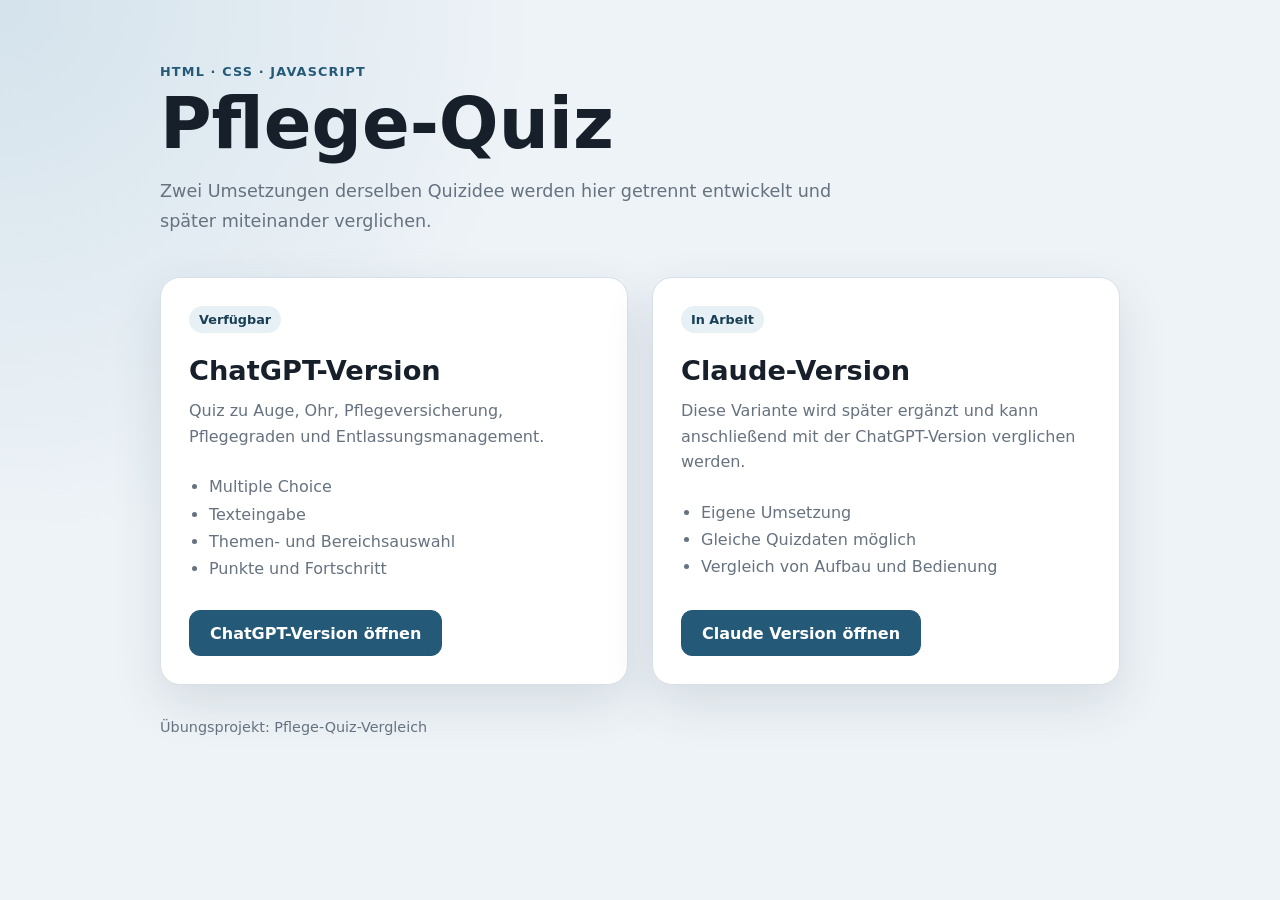
==== frau-f-muss-umziehen/index.html @ 87d30bce "Restructure repository for multiple care quizzes" ====
<!DOCTYPE html>
<html lang="de">

<head>
    <meta charset="UTF-8">

    <meta name="viewport" content="width=device-width, initial-scale=1.0">

    <meta name="description" content="Vergleich verschiedener Versionen einer Pflege-Quiz-App.">

    <title>Pflege-Quiz – Versionsvergleich</title>

    <link rel="stylesheet" href="./css/style.css">
</head>

<body>
    <main class="page">
        <header class="page-header">
            <p class="eyebrow">HTML · CSS · JavaScript</p>

            <h1>Pflege-Quiz</h1>

            <p class="intro">
                Zwei Umsetzungen derselben Quizidee werden hier getrennt
                entwickelt und später miteinander verglichen.
            </p>
        </header>

        <section class="version-grid" aria-label="Verfügbare Quizversionen">
            <article class="version-card">
                <span class="version-label">Verfügbar</span>

                <h2>ChatGPT-Version</h2>

                <p>
                    Quiz zu Auge, Ohr, Pflegeversicherung, Pflegegraden
                    und Entlassungsmanagement.
                </p>

                <ul>
                    <li>Multiple Choice</li>
                    <li>Texteingabe</li>
                    <li>Themen- und Bereichsauswahl</li>
                    <li>Punkte und Fortschritt</li>
                </ul>

                <div class="card-actions">
                    <a class="button" href="./pflege-lernquiz-chatGPT/index.html">
                        ChatGPT-Version öffnen
                    </a>
                </div>
            </article>

            <article class="version-card">
                <span class="version-label">In Arbeit</span>

                <h2>Claude-Version</h2>

                <p>
                    Diese Variante wird später ergänzt und kann anschließend
                    mit der ChatGPT-Version verglichen werden.
                </p>

                <ul>
                    <li>Eigene Umsetzung</li>
                    <li>Gleiche Quizdaten möglich</li>
                    <li>Vergleich von Aufbau und Bedienung</li>
                </ul>

                <div class="card-actions">
                    <a class="button" href="./pflege-lernquiz-claude/index.html">
                        Claude Version öffnen
                    </a>
                </div>
            </article>
        </section>

        <footer class="page-footer">
            Übungsprojekt: Pflege-Quiz-Vergleich
        </footer>
    </main>
</body>

</html>
---- frau-f-muss-umziehen/css/style.css ----
:root {
  --background: #eef3f7;
  --surface: #ffffff;
  --text: #17202a;
  --muted: #66727f;
  --border: #d7e0e8;
  --primary: #245a78;
  --primary-dark: #193f55;
  --disabled: #9aa5ae;
  --shadow: 0 18px 50px rgba(32, 54, 70, 0.12);
}

* {
  box-sizing: border-box;
}

body {
  margin: 0;
  min-height: 100vh;
  font-family:
    system-ui,
    -apple-system,
    BlinkMacSystemFont,
    "Segoe UI",
    sans-serif;
  color: var(--text);
  background:
    radial-gradient(
      circle at top left,
      rgba(94, 152, 184, 0.18),
      transparent 34rem
    ),
    var(--background);
}

.page {
  width: min(100% - 32px, 960px);
  margin: 0 auto;
  padding: 64px 0;
}

.page-header {
  margin-bottom: 40px;
}

.eyebrow {
  margin: 0 0 10px;
  color: var(--primary);
  font-size: 0.8rem;
  font-weight: 800;
  letter-spacing: 0.09em;
  text-transform: uppercase;
}

h1,
h2,
p {
  margin-top: 0;
}

h1 {
  margin-bottom: 18px;
  font-size: clamp(2.2rem, 7vw, 4.4rem);
  line-height: 1;
}

.intro {
  max-width: 65ch;
  margin-bottom: 0;
  color: var(--muted);
  font-size: 1.1rem;
  line-height: 1.7;
}

.version-grid {
  display: grid;
  grid-template-columns: repeat(2, 1fr);
  gap: 24px;
}

.version-card {
  display: flex;
  flex-direction: column;
  min-height: 290px;
  padding: 28px;
  background: var(--surface);
  border: 1px solid var(--border);
  border-radius: 20px;
  box-shadow: var(--shadow);
}

.version-label {
  display: inline-flex;
  align-self: flex-start;
  margin-bottom: 22px;
  padding: 6px 10px;
  color: var(--primary-dark);
  background: #e7f0f5;
  border-radius: 999px;
  font-size: 0.8rem;
  font-weight: 750;
}

.version-card h2 {
  margin-bottom: 12px;
  font-size: 1.7rem;
}

.version-card p {
  color: var(--muted);
  line-height: 1.6;
}

.version-card ul {
  margin: 8px 0 28px;
  padding-left: 20px;
  color: var(--muted);
  line-height: 1.7;
}

.card-actions {
  margin-top: auto;
}

.button {
  display: inline-flex;
  align-items: center;
  justify-content: center;
  min-height: 46px;
  padding: 11px 20px;
  color: #ffffff;
  background: var(--primary);
  border: 1px solid var(--primary);
  border-radius: 11px;
  font-weight: 750;
  text-decoration: none;
  transition:
    background-color 150ms ease,
    transform 150ms ease;
}

.button:hover {
  background: var(--primary-dark);
  transform: translateY(-1px);
}

.button-disabled {
  color: #ffffff;
  background: var(--disabled);
  border-color: var(--disabled);
  cursor: not-allowed;
}

.button-disabled:hover {
  background: var(--disabled);
  transform: none;
}

.page-footer {
  margin-top: 34px;
  color: var(--muted);
  font-size: 0.9rem;
}

@media (max-width: 700px) {
  .page {
    width: min(100% - 20px, 960px);
    padding: 30px 0;
  }

  .version-grid {
    grid-template-columns: 1fr;
  }

  .version-card {
    min-height: 0;
  }
}
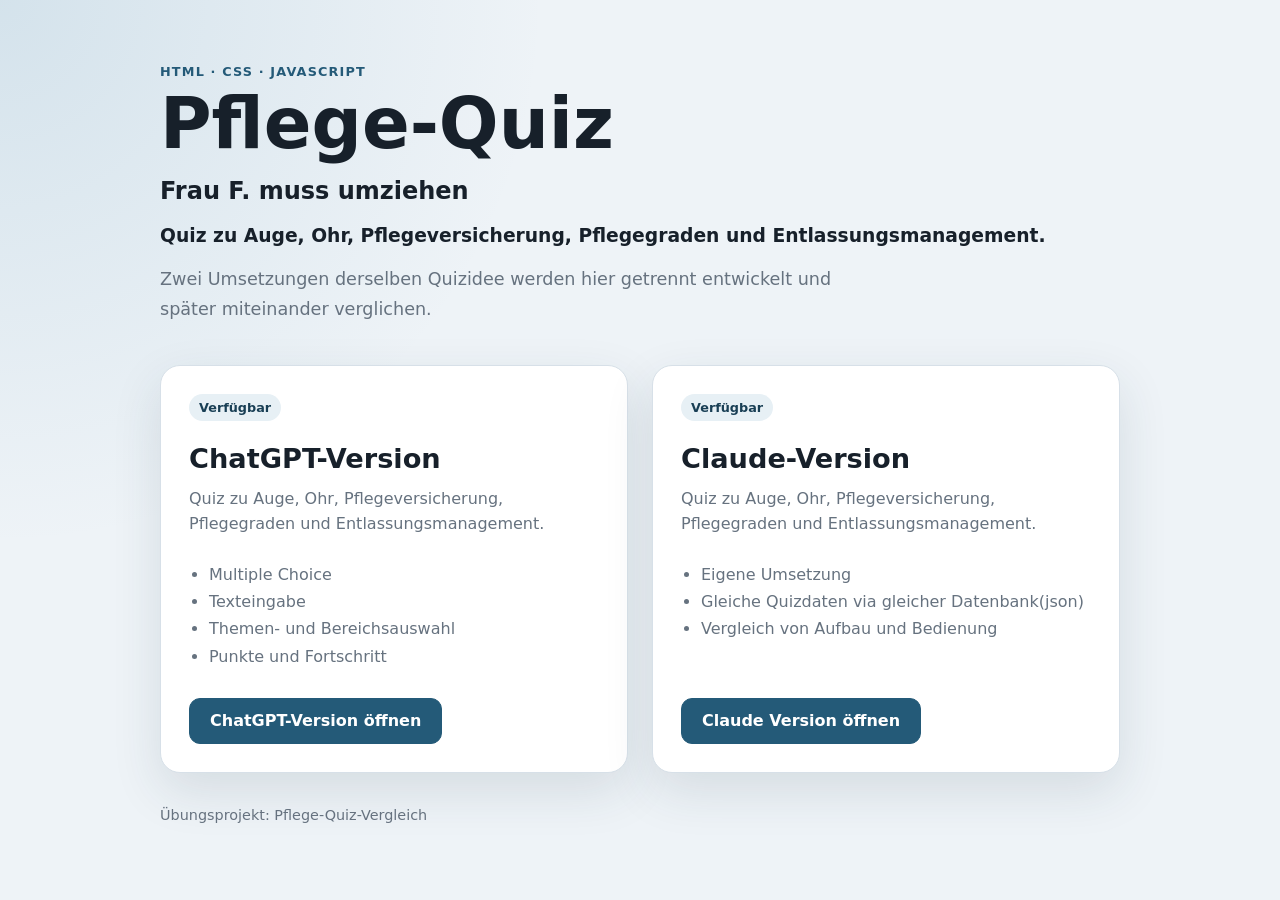
==== commit 46d2be74: "Update Frau F overview page" ====
--- a/frau-f-muss-umziehen/index.html
+++ b/frau-f-muss-umziehen/index.html
@@ -19,7 +19,9 @@
             <p class="eyebrow">HTML · CSS · JavaScript</p>
 
             <h1>Pflege-Quiz</h1>
-
+            <h2>Frau F. muss umziehen</h2>
+            <h3>Quiz zu Auge, Ohr, Pflegeversicherung, Pflegegraden
+            und Entlassungsmanagement.</h3>
             <p class="intro">
                 Zwei Umsetzungen derselben Quizidee werden hier getrennt
                 entwickelt und später miteinander verglichen.
@@ -52,18 +54,18 @@
             </article>
 
             <article class="version-card">
-                <span class="version-label">In Arbeit</span>
+                <span class="version-label">Verfügbar</span>
 
                 <h2>Claude-Version</h2>
 
                 <p>
-                    Diese Variante wird später ergänzt und kann anschließend
-                    mit der ChatGPT-Version verglichen werden.
+                Quiz zu Auge, Ohr, Pflegeversicherung, Pflegegraden
+                und Entlassungsmanagement.
                 </p>
 
                 <ul>
                     <li>Eigene Umsetzung</li>
-                    <li>Gleiche Quizdaten möglich</li>
+                    <li>Gleiche Quizdaten via gleicher Datenbank(json)</li>
                     <li>Vergleich von Aufbau und Bedienung</li>
                 </ul>
 
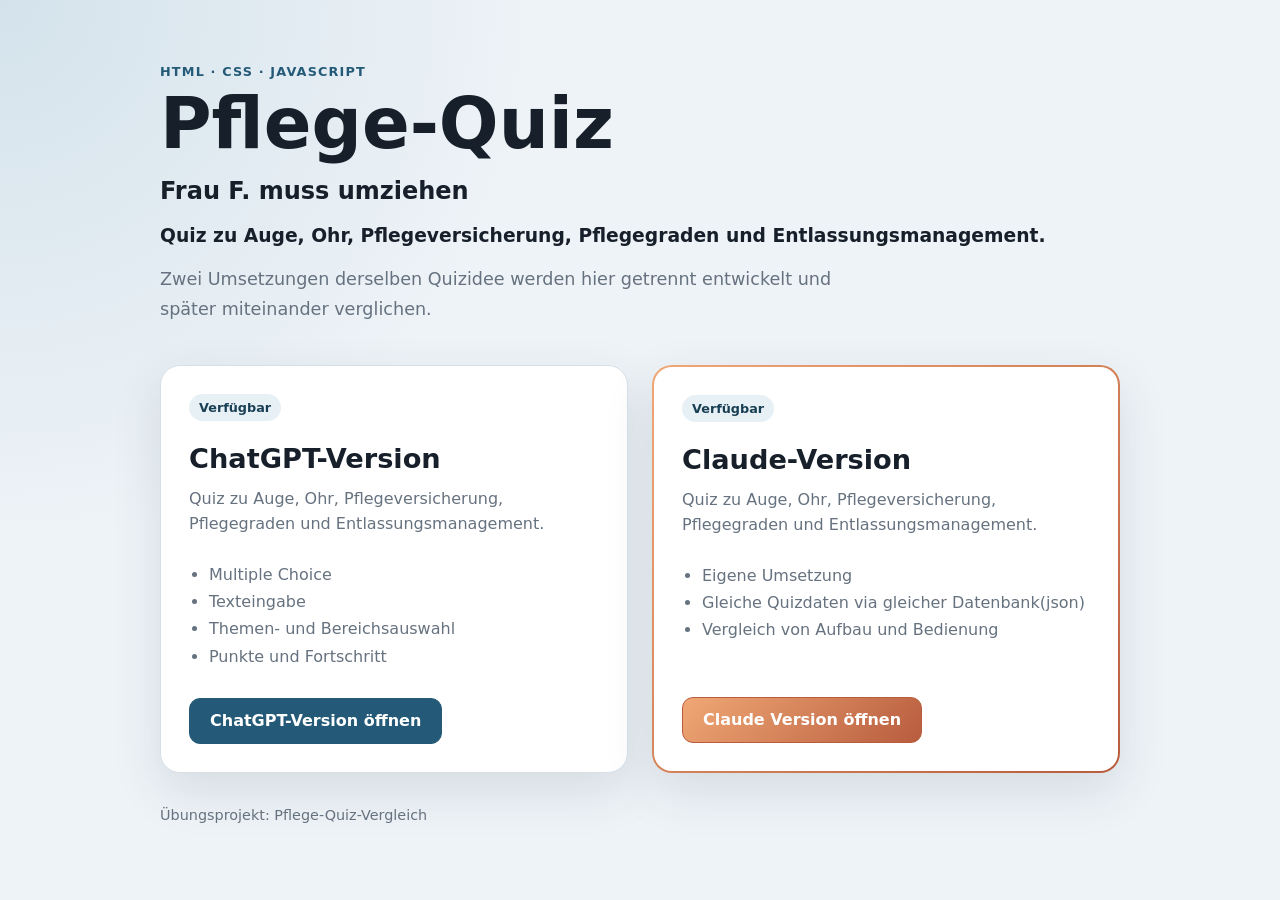
==== commit 5795f161: "changed Colors for Card and button claude..." ====
--- a/frau-f-muss-umziehen/index.html
+++ b/frau-f-muss-umziehen/index.html
@@ -53,7 +53,7 @@
                 </div>
             </article>
 
-            <article class="version-card">
+            <article class="version-card version-card--claude">
                 <span class="version-label">Verfügbar</span>
 
                 <h2>Claude-Version</h2>
@@ -70,7 +70,7 @@
                 </ul>
 
                 <div class="card-actions">
-                    <a class="button" href="./pflege-lernquiz-claude/index.html">
+                    <a class="button button--claude" href="./pflege-lernquiz-claude/index.html">
                         Claude Version öffnen
                     </a>
                 </div>
--- a/frau-f-muss-umziehen/css/style.css
+++ b/frau-f-muss-umziehen/css/style.css
@@ -8,6 +8,9 @@
   --primary-dark: #193f55;
   --disabled: #9aa5ae;
   --shadow: 0 18px 50px rgba(32, 54, 70, 0.12);
+  --claude-orange: #d97757;
+  --claude-orange-light: #f0a875;
+  --claude-orange-dark: #b85c3e;
 }
 
 * {
@@ -89,6 +92,18 @@
   box-shadow: var(--shadow);
 }
 
+.version-card--claude {
+  border: 2px solid transparent;
+  background:
+    linear-gradient(var(--surface), var(--surface)) padding-box,
+    linear-gradient(
+        135deg,
+        var(--claude-orange-light),
+        var(--claude-orange-dark)
+      )
+      border-box;
+}
+
 .version-label {
   display: inline-flex;
   align-self: flex-start;
@@ -144,6 +159,23 @@
   transform: translateY(-1px);
 }
 
+.button--claude {
+  background: linear-gradient(
+    135deg,
+    var(--claude-orange-light),
+    var(--claude-orange-dark)
+  );
+  border-color: var(--claude-orange-dark);
+}
+
+.button--claude:hover {
+  background: linear-gradient(
+    135deg,
+    var(--claude-orange),
+    var(--claude-orange-dark)
+  );
+}
+
 .button-disabled {
   color: #ffffff;
   background: var(--disabled);
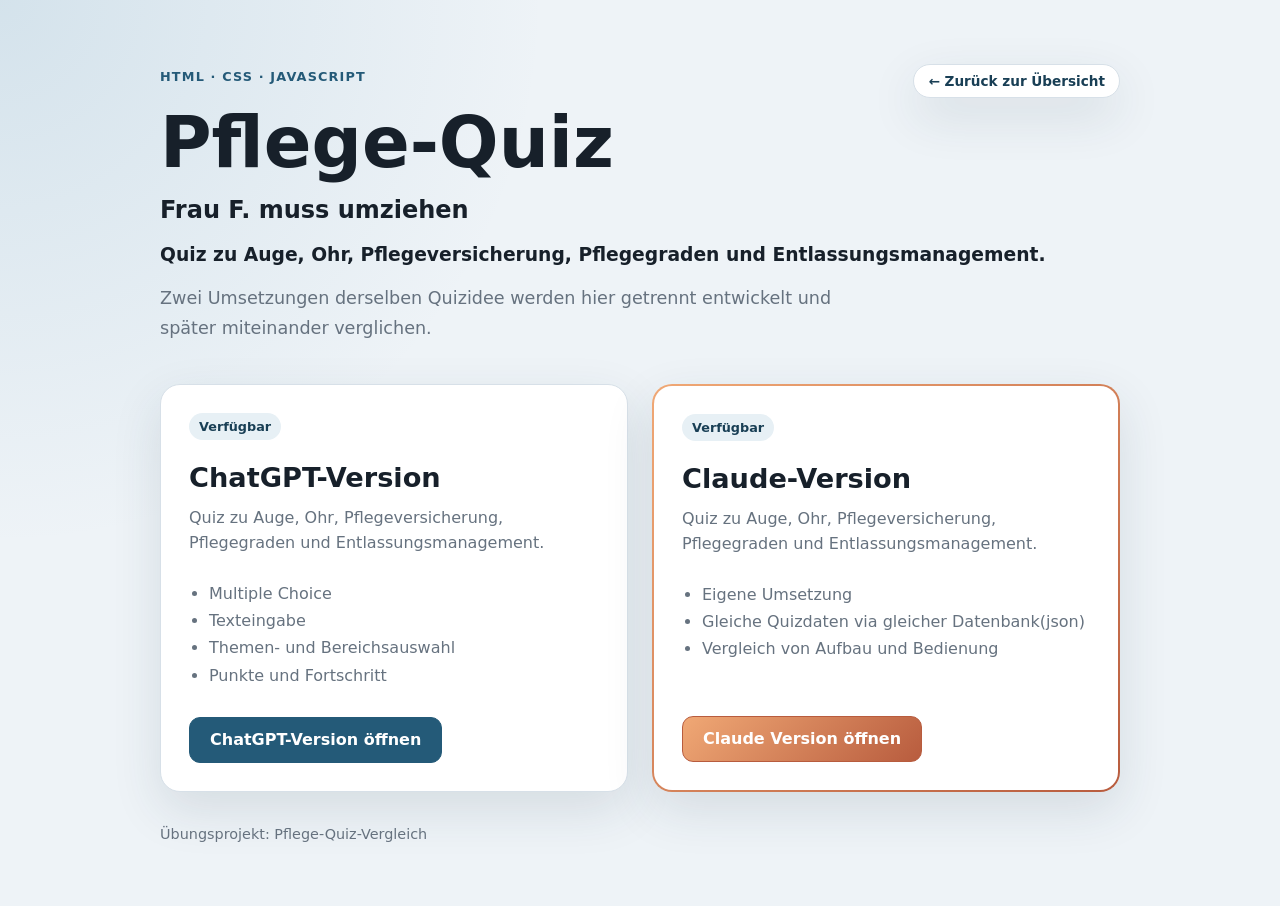
==== commit 08ed7965: "Link gestaltung zurück zur Landing Page" ====
--- a/frau-f-muss-umziehen/index.html
+++ b/frau-f-muss-umziehen/index.html
@@ -16,7 +16,11 @@
 <body>
     <main class="page">
         <header class="page-header">
-            <p class="eyebrow">HTML · CSS · JavaScript</p>
+            <div class="header-top">
+                <p class="eyebrow">HTML · CSS · JavaScript</p>
+
+                <a class="back-link" href="../index.html">&larr; Zurück zur Übersicht</a>
+            </div>
 
             <h1>Pflege-Quiz</h1>
             <h2>Frau F. muss umziehen</h2>
--- a/frau-f-muss-umziehen/css/style.css
+++ b/frau-f-muss-umziehen/css/style.css
@@ -46,6 +46,38 @@
   margin-bottom: 40px;
 }
 
+.header-top {
+  display: flex;
+  align-items: center;
+  justify-content: space-between;
+  gap: 12px;
+  margin-bottom: 10px;
+}
+
+.back-link {
+  display: inline-flex;
+  flex-shrink: 0;
+  align-items: center;
+  gap: 6px;
+  padding: 8px 14px;
+  color: var(--primary-dark);
+  background: var(--surface);
+  border: 1px solid var(--border);
+  border-radius: 999px;
+  box-shadow: var(--shadow);
+  font-size: 0.85rem;
+  font-weight: 700;
+  text-decoration: none;
+  transition:
+    background-color 150ms ease,
+    transform 150ms ease;
+}
+
+.back-link:hover {
+  background: #e7f0f5;
+  transform: translateY(-1px);
+}
+
 .eyebrow {
   margin: 0 0 10px;
   color: var(--primary);
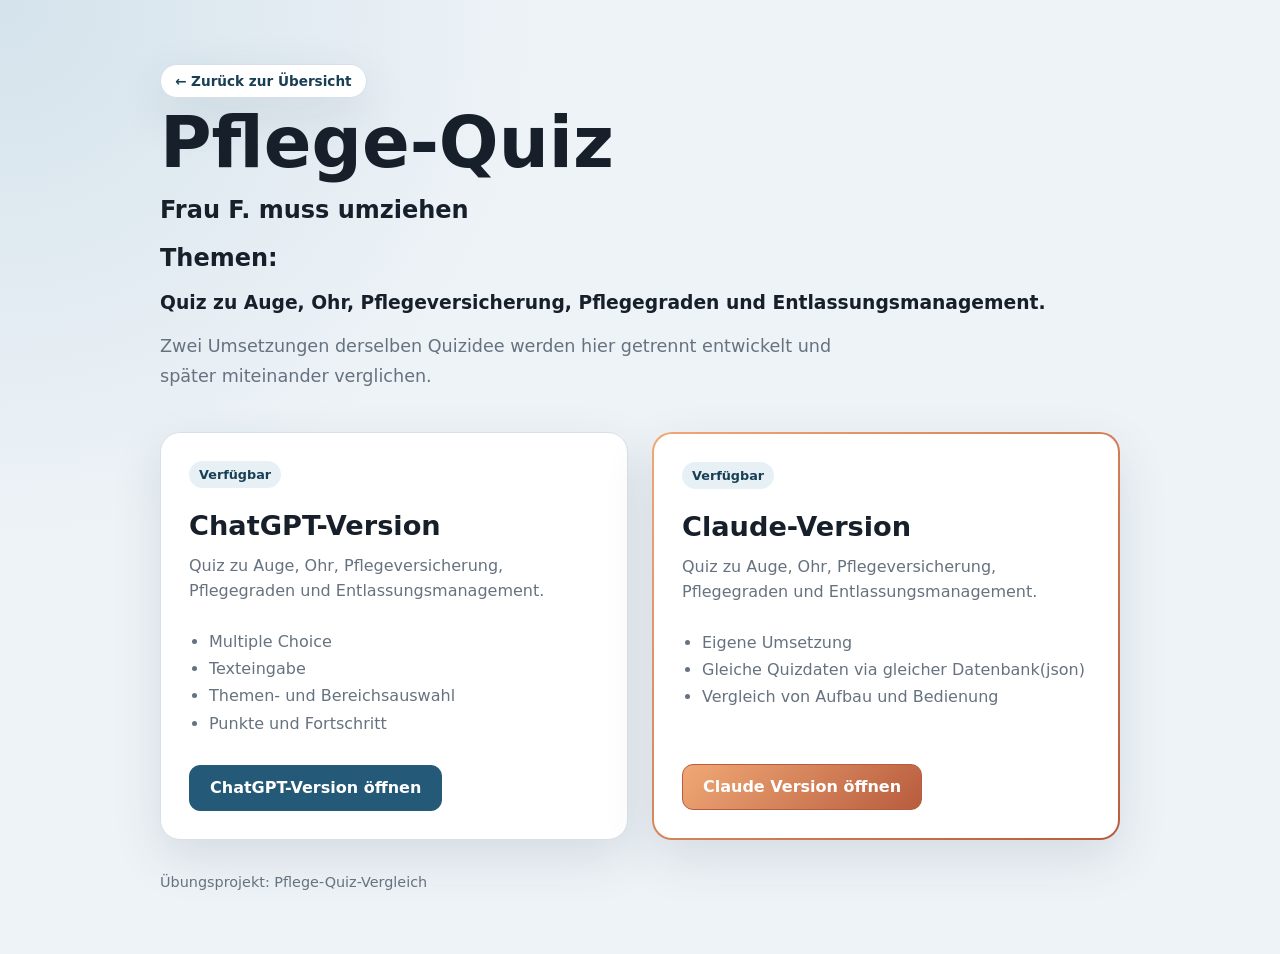
==== commit 91ae35ff: "changed titel - readablity" ====
--- a/frau-f-muss-umziehen/index.html
+++ b/frau-f-muss-umziehen/index.html
@@ -17,13 +17,14 @@
     <main class="page">
         <header class="page-header">
             <div class="header-top">
-                <p class="eyebrow">HTML · CSS · JavaScript</p>
+           
 
                 <a class="back-link" href="../index.html">&larr; Zurück zur Übersicht</a>
             </div>
 
             <h1>Pflege-Quiz</h1>
             <h2>Frau F. muss umziehen</h2>
+            <h2>Themen:</h2>
             <h3>Quiz zu Auge, Ohr, Pflegeversicherung, Pflegegraden
             und Entlassungsmanagement.</h3>
             <p class="intro">
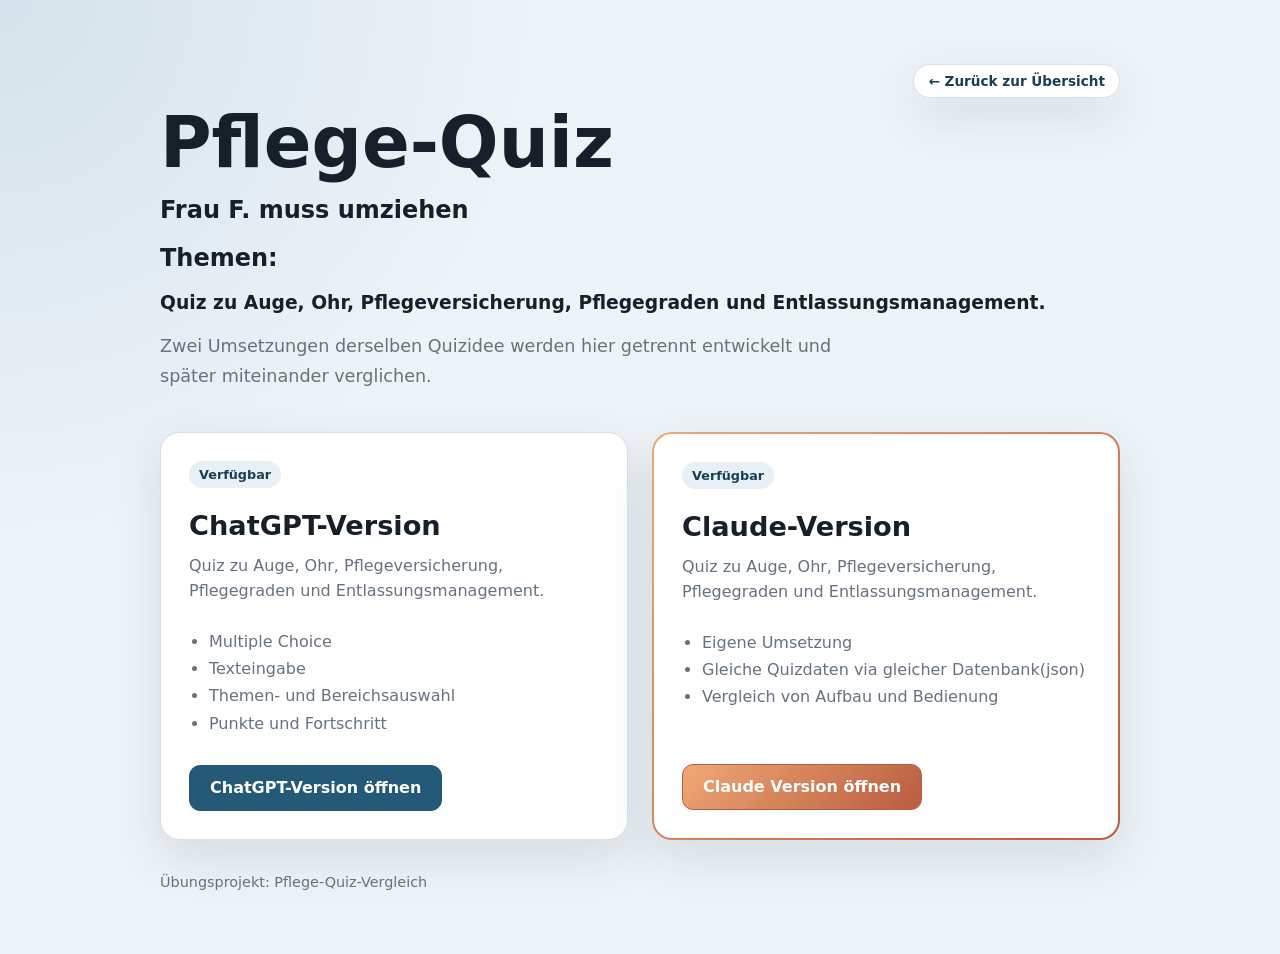
==== commit 7b976fe3: "changes style title" ====
--- a/frau-f-muss-umziehen/index.html
+++ b/frau-f-muss-umziehen/index.html
@@ -17,8 +17,6 @@
     <main class="page">
         <header class="page-header">
             <div class="header-top">
-           
-
                 <a class="back-link" href="../index.html">&larr; Zurück zur Übersicht</a>
             </div>
 
--- a/frau-f-muss-umziehen/css/style.css
+++ b/frau-f-muss-umziehen/css/style.css
@@ -49,7 +49,7 @@
 .header-top {
   display: flex;
   align-items: center;
-  justify-content: space-between;
+  justify-content: flex-end;
   gap: 12px;
   margin-bottom: 10px;
 }
